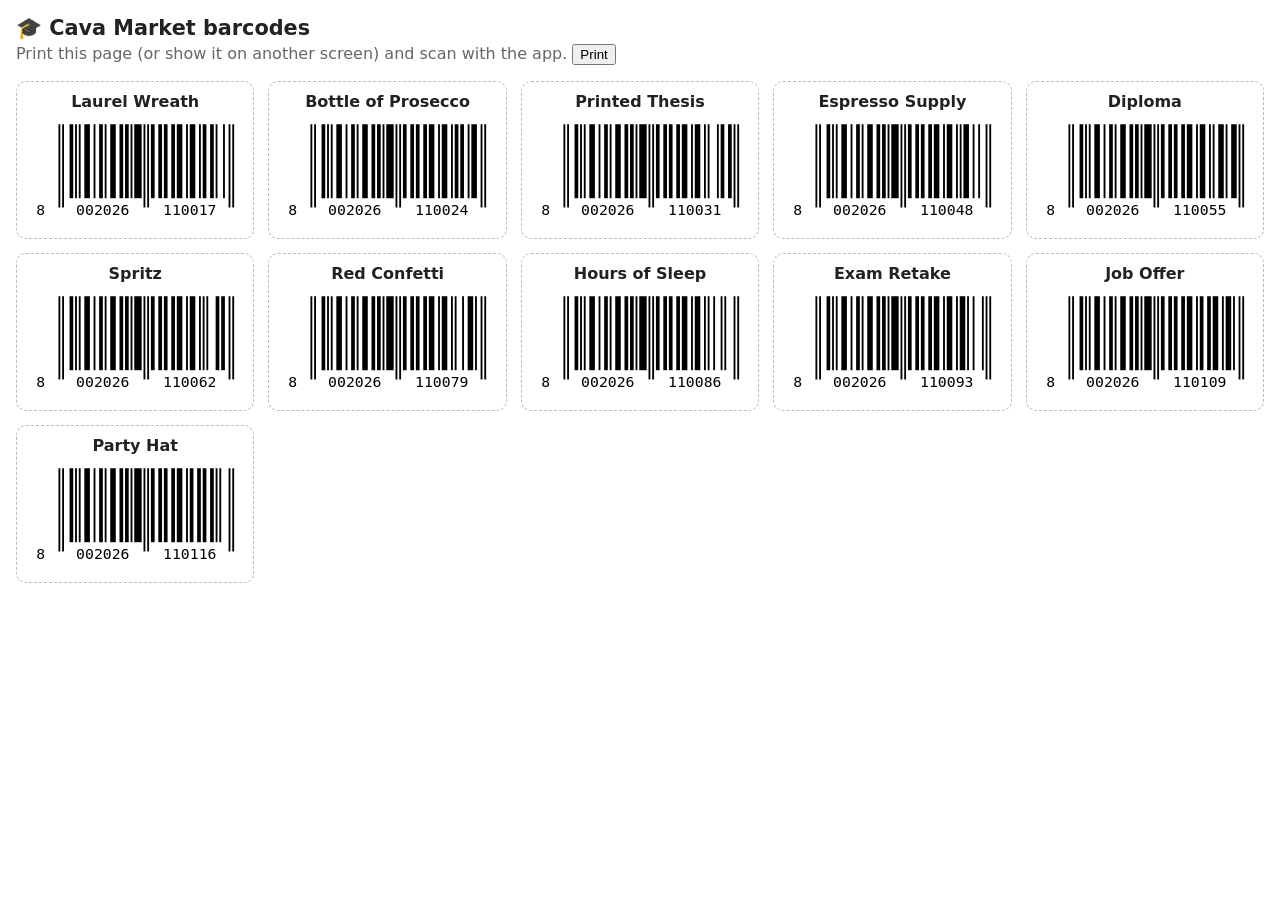
==== barcodes.html @ 2d61f176 "Cava Market: fake shopping scan app mockup Co-Authored-By: Claude Opus 5.5 <noreply@anthropic.com> C" ====
<!doctype html>
<html lang="en">
<head>
<meta charset="utf-8">
<meta name="viewport" content="width=device-width, initial-scale=1">
<title>Barcodes to print</title>
<style>
  body{font-family:system-ui,sans-serif;margin:16px;color:#222;background:#fff}
  h1{font-size:1.3rem;margin:0 0 4px}
  p.note{color:#666;margin:0 0 16px}
  .grid{display:grid;grid-template-columns:repeat(auto-fill,minmax(230px,1fr));gap:14px}
  .tag{border:1px dashed #bbb;border-radius:10px;padding:10px;text-align:center;break-inside:avoid}
  .tag .name{font-weight:700;margin-bottom:4px}
  .tag svg{width:100%;height:auto;max-width:240px}
  @media print{p.note,button{display:none} body{margin:8mm} .grid{grid-template-columns:repeat(3,1fr)}}
</style>
</head>
<body>
<h1>🎓 Cava Market barcodes</h1>
<p class="note">Print this page (or show it on another screen) and scan with the app. <button onclick="print()">Print</button></p>
<div class="grid" id="grid"></div>
<script src="lib/JsBarcode.all.min.js"></script>
<script src="items.js"></script>
<script>
  const grid = document.getElementById("grid");
  ITEMS.forEach((it) => {
    const d = document.createElement("div");
    d.className = "tag";
    d.innerHTML = `<div class="name">${it.name}</div><svg></svg>`;
    grid.appendChild(d);
    JsBarcode(d.querySelector("svg"), it.code, { format: "EAN13", width: 2, height: 80, fontSize: 16, margin: 10 });
  });
</script>
</body>
</html>
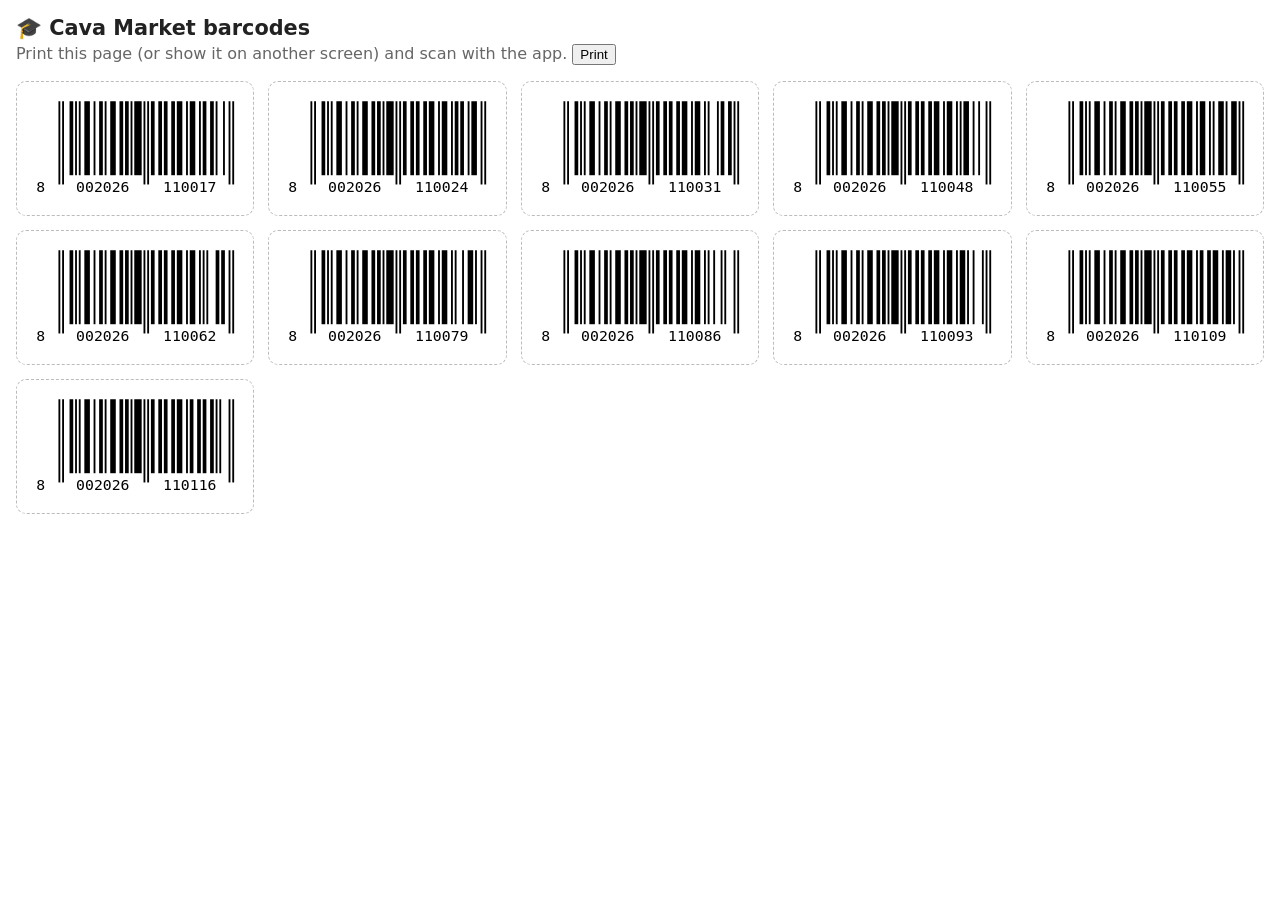
==== commit 7caf05bb: "Hide item titles on barcode sheet Co-Authored-By: Claude Opus 5.5 <noreply@anthropic.com> Claude-Ses" ====
--- a/barcodes.html
+++ b/barcodes.html
@@ -26,7 +26,7 @@
   ITEMS.forEach((it) => {
     const d = document.createElement("div");
     d.className = "tag";
-    d.innerHTML = `<div class="name">${it.name}</div><svg></svg>`;
+    d.innerHTML = `<svg></svg>`;
     grid.appendChild(d);
     JsBarcode(d.querySelector("svg"), it.code, { format: "EAN13", width: 2, height: 80, fontSize: 16, margin: 10 });
   });
